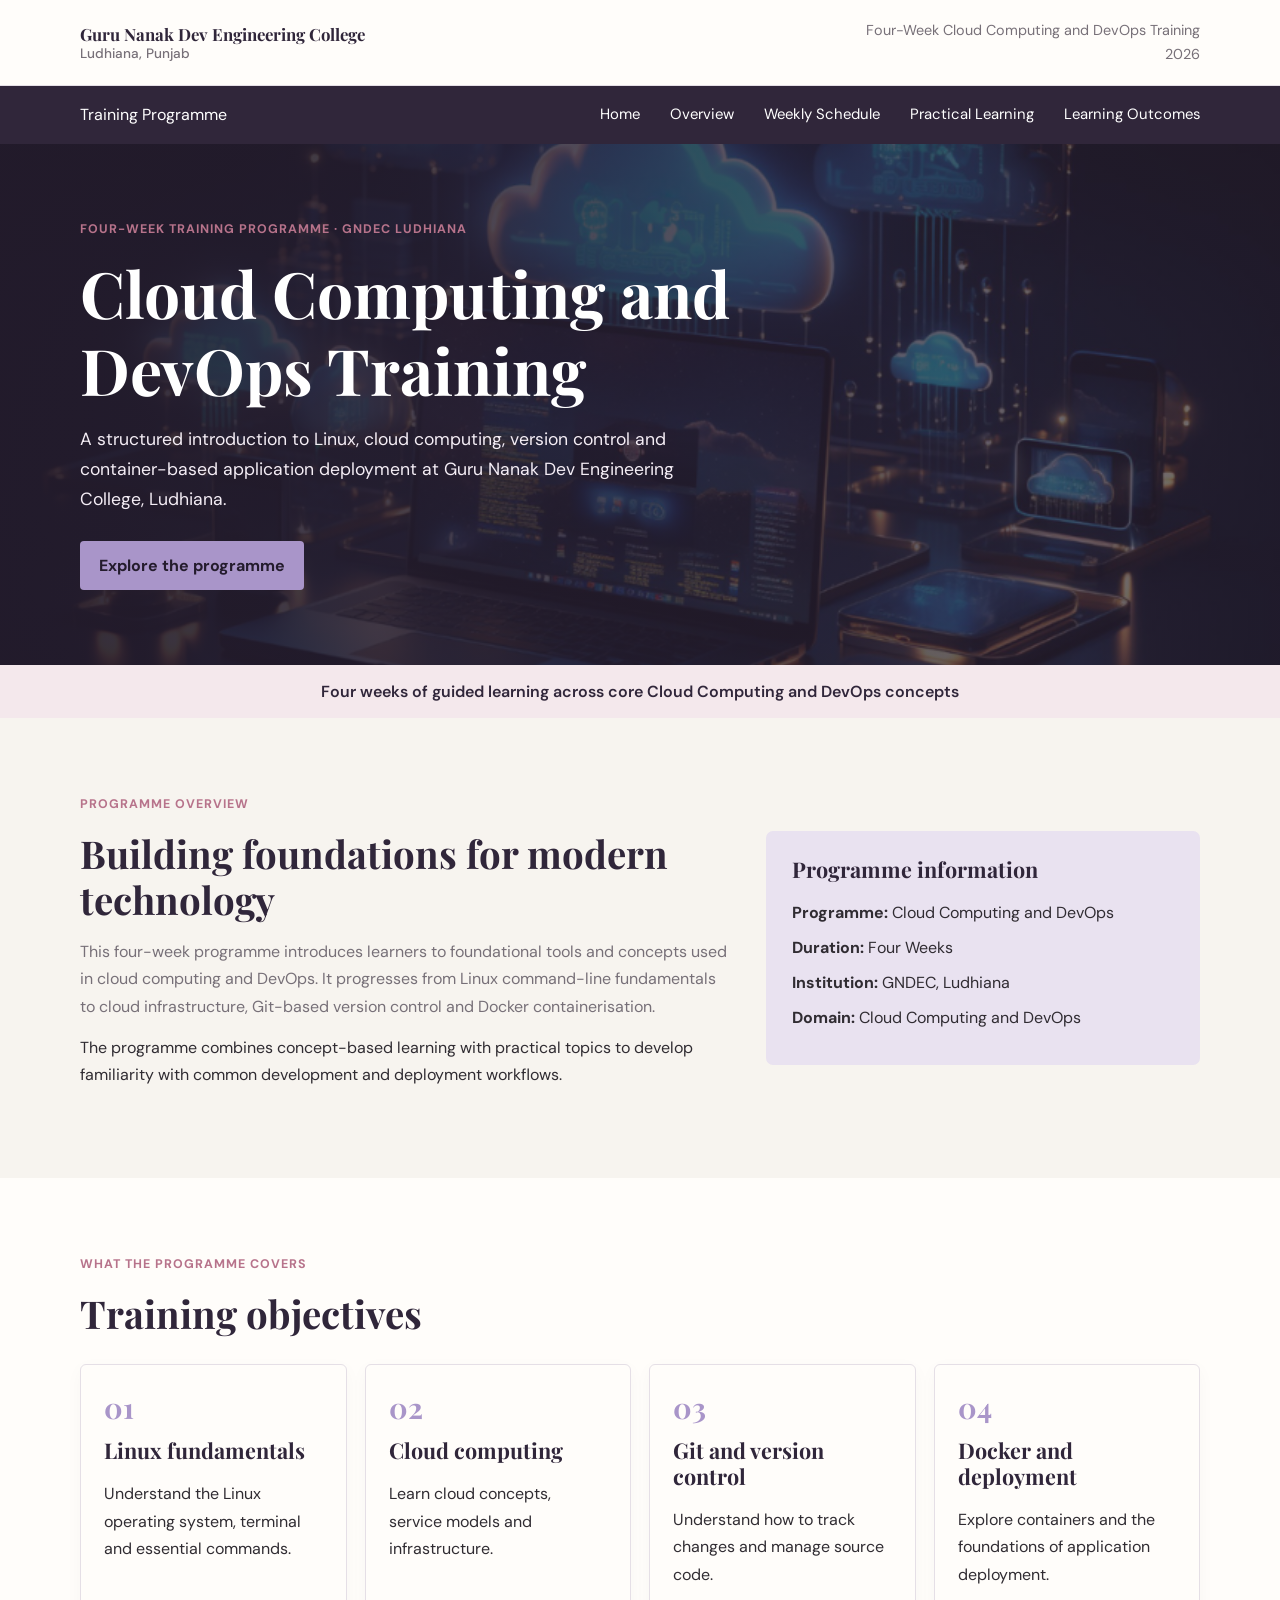
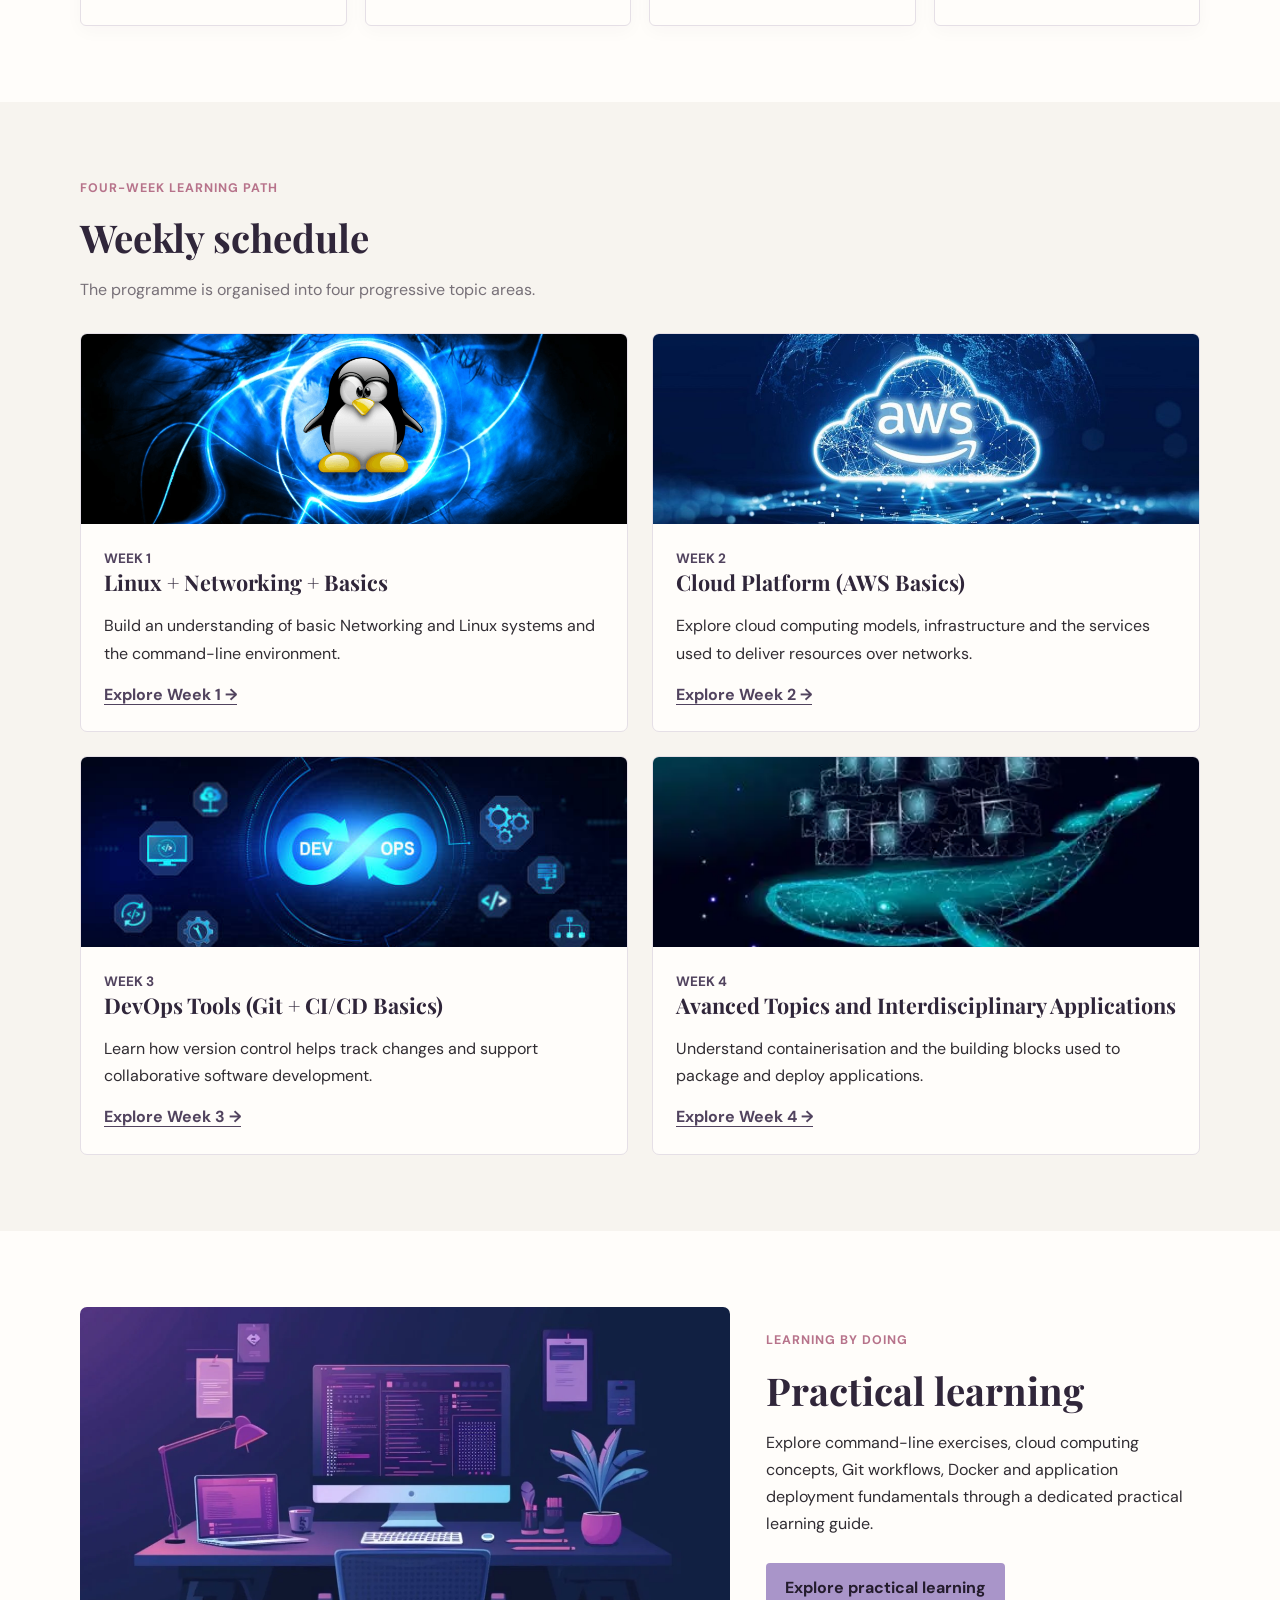
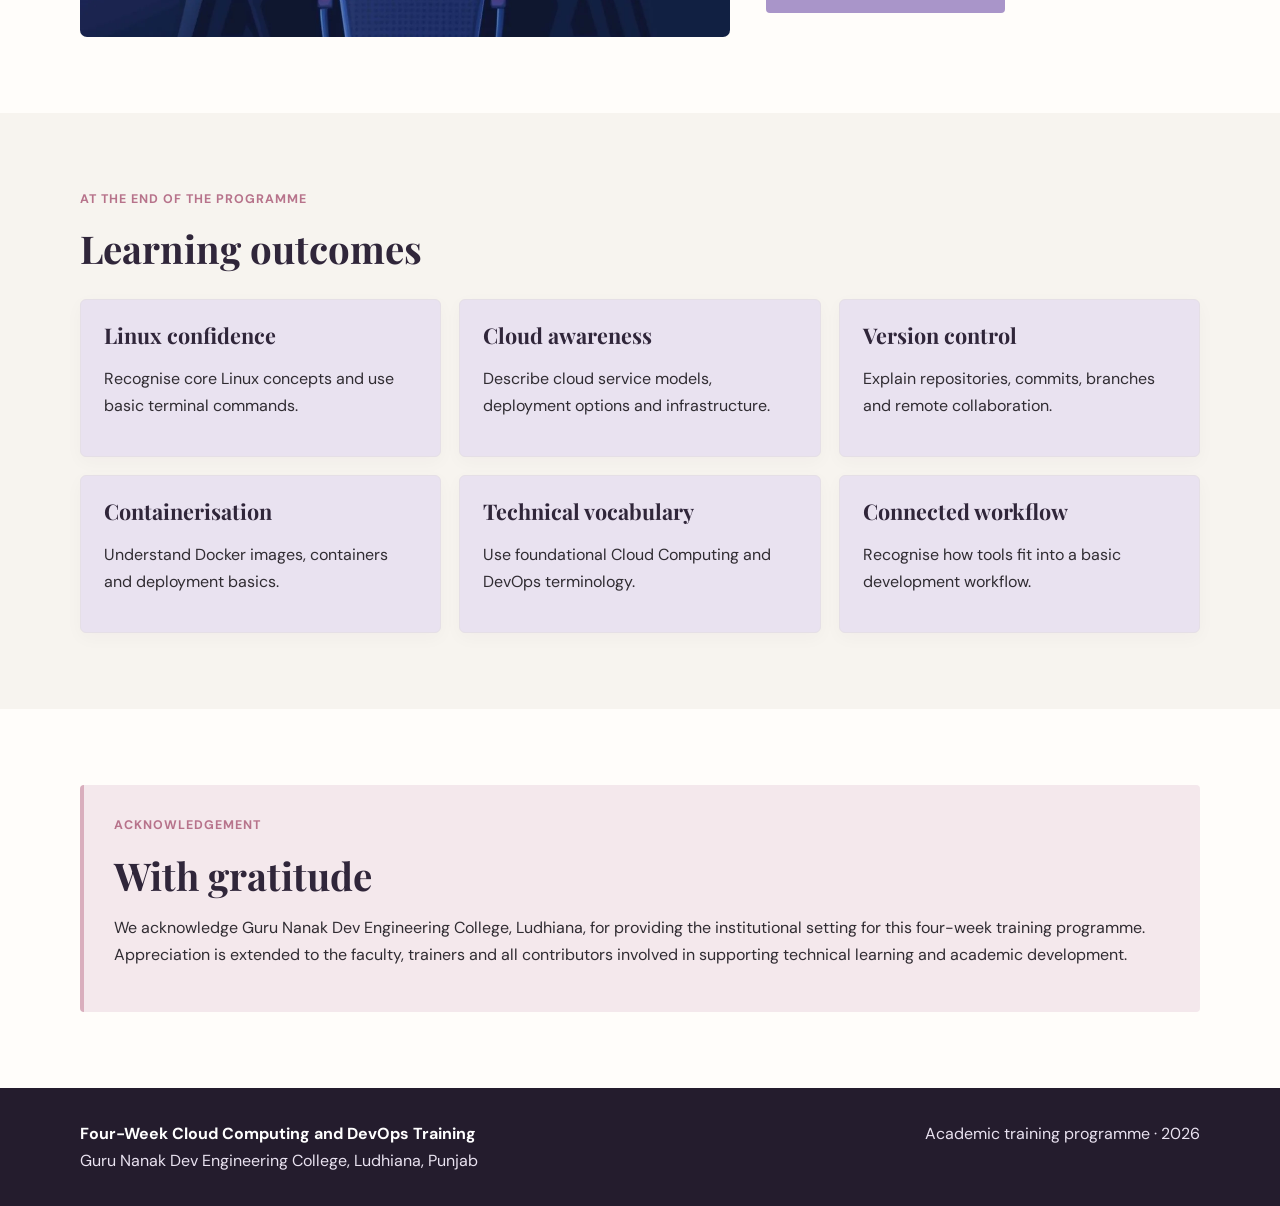
==== index.html @ 39a6b611 "Initial website upload" ====
<!DOCTYPE html>

<html lang="en"><head><meta charset="utf-8"/><meta content="width=device-width,initial-scale=1" name="viewport"/><meta content="Four-week Cloud Computing and DevOps training programme at GNDEC, Ludhiana." name="description"/><title>Cloud Computing and DevOps Training | GNDEC Training</title><link href="assets/css/style.css" rel="stylesheet"/></head><body><header class="institution"><div class="container"><div class="college">Guru Nanak Dev Engineering College<small>Ludhiana, Punjab</small></div><div class="programme">Four-Week Cloud Computing and DevOps Training<br/>2026</div></div></header><nav class="nav"><div class="container nav-inner"><span>Training Programme</span><button aria-expanded="false" aria-label="Toggle navigation" class="menu">Menu</button><div class="nav-links"><a class="" href="index.html#home">Home</a><a class="" href="index.html#overview">Overview</a><a class="" href="index.html#schedule">Weekly Schedule</a><a class="" href="pages/practical.html">Practical Learning</a><a class="" href="index.html#outcomes">Learning Outcomes</a></div></div></nav><main><section class="hero" id="home"><div class="container"><div class="eyebrow">Four-week training programme · GNDEC Ludhiana</div><h1>Cloud Computing and DevOps Training</h1><p>A structured introduction to Linux, cloud computing, version control and container-based application deployment at Guru Nanak Dev Engineering College, Ludhiana.</p><a class="button" href="#overview">Explore the programme</a></div></section><div class="notice">Four weeks of guided learning across core Cloud Computing and DevOps concepts</div>
<section class="section" id="overview"><div class="container overview-grid"><div><div class="eyebrow">Programme overview</div><h2>Building foundations for modern technology</h2><p class="lead">This four-week programme introduces learners to foundational tools and concepts used in cloud computing and DevOps. It progresses from Linux command-line fundamentals to cloud infrastructure, Git-based version control and Docker containerisation.</p><p>The programme combines concept-based learning with practical topics to develop familiarity with common development and deployment workflows.</p></div><div class="info-panel"><h3>Programme information</h3><p><strong>Programme:</strong> Cloud Computing and DevOps</p><p><strong>Duration:</strong> Four Weeks</p><p><strong>Institution:</strong> GNDEC, Ludhiana</p><p><strong>Domain:</strong> Cloud Computing and DevOps</p></div></div></section>
<section class="section alt"><div class="container"><div class="eyebrow">What the programme covers</div><h2>Training objectives</h2><div class="cards"><article class="card"><div class="num">01</div><h3>Linux fundamentals</h3><p>Understand the Linux operating system, terminal and essential commands.</p></article><article class="card"><div class="num">02</div><h3>Cloud computing</h3><p>Learn cloud concepts, service models and infrastructure.</p></article><article class="card"><div class="num">03</div><h3>Git and version control</h3><p>Understand how to track changes and manage source code.</p></article><article class="card"><div class="num">04</div><h3>Docker and deployment</h3><p>Explore containers and the foundations of application deployment.</p></article></div></div></section>
<section class="section" id="schedule"><div class="container"><div class="eyebrow">Four-week learning path</div><h2>Weekly schedule</h2><p class="lead">The programme is organised into four progressive topic areas.</p><div class="weeks"><article class="week-card"><img src="linux.jpg" alt="Linux and networking"><div class="week-body"><div class="week-label">WEEK 1</div><h3>Linux + Networking + Basics</h3><p>Build an understanding of basic Networking and Linux systems and the command-line environment.</p><a class="text-link" href="pages/week-1.html">Explore Week 1 →</a></div></article><article class="week-card"><img src="cloud.jpg" alt="Cloud Computing"><div class="week-body"><div class="week-label">WEEK 2</div><h3>Cloud Platform (AWS Basics)</h3><p>Explore cloud computing models, infrastructure and the services used to deliver resources over networks.</p><a class="text-link" href="pages/week-2.html">Explore Week 2 →</a></div></article><article class="week-card"><img src="devops.jpg" alt="DevOps"><div class="week-body"><div class="week-label">WEEK 3</div><h3>DevOps Tools (Git + CI/CD Basics)</h3><p>Learn how version control helps track changes and support collaborative software development.</p><a class="text-link" href="pages/week-3.html">Explore Week 3 →</a></div></article><article class="week-card"><img src="docker.jpg" alt="Docker"><div class="week-body"><div class="week-label">WEEK 4</div><h3>Avanced Topics and Interdisciplinary Applications</h3><p>Understand containerisation and the building blocks used to package and deploy applications.</p><a class="text-link" href="pages/week-4.html">Explore Week 4 →</a></div></article></div></div></section>
<section class="section alt"><div class="container two-col"><img src="practical.jpg" alt="Banner"/><div><div class="eyebrow">Learning by doing</div><h2>Practical learning</h2><p>Explore command-line exercises, cloud computing concepts, Git workflows, Docker and application deployment fundamentals through a dedicated practical learning guide.</p><a class="button" href="pages/practical.html">Explore practical learning</a></div></div></section>
<section class="section" id="outcomes"><div class="container"><div class="eyebrow">At the end of the programme</div><h2>Learning outcomes</h2><div class="outcomes"><article class="card"><h3>Linux confidence</h3><p>Recognise core Linux concepts and use basic terminal commands.</p></article><article class="card"><h3>Cloud awareness</h3><p>Describe cloud service models, deployment options and infrastructure.</p></article><article class="card"><h3>Version control</h3><p>Explain repositories, commits, branches and remote collaboration.</p></article><article class="card"><h3>Containerisation</h3><p>Understand Docker images, containers and deployment basics.</p></article><article class="card"><h3>Technical vocabulary</h3><p>Use foundational Cloud Computing and DevOps terminology.</p></article><article class="card"><h3>Connected workflow</h3><p>Recognise how tools fit into a basic development workflow.</p></article></div></div></section>
<section class="section alt"><div class="container"><div class="ack"><div class="eyebrow">Acknowledgement</div><h2>With gratitude</h2><p>We acknowledge Guru Nanak Dev Engineering College, Ludhiana, for providing the institutional setting for this four-week training programme. Appreciation is extended to the faculty, trainers and all contributors involved in supporting technical learning and academic development.</p></div></div></section></main><footer class="footer"><div class="container"><div><strong>Four-Week Cloud Computing and DevOps Training</strong><br/>Guru Nanak Dev Engineering College, Ludhiana, Punjab</div><div>Academic training programme · 2026</div></div></footer><script defer="True" src="assets/js/script.js"></script></body></html>
---- assets/css/style.css ----
@import url('https://fonts.googleapis.com/css2?family=DM+Sans:wght@400;500;600;700&family=Playfair+Display:wght@600;700&display=swap');
:root{--plum:#30263a;--plum-dark:#241c2d;--plum-light:#51435e;--lavender:#a995c9;--lavender-pale:#e9e2f0;--rose:#d9aebd;--rose-pale:#f4e8ec;--cream:#f7f4ef;--white:#fffdfa;--ink:#302c32;--muted:#777078;--border:#e5dfe6;--heading:"Playfair Display",Georgia,serif;--body:"DM Sans",sans-serif}
*{box-sizing:border-box}html{scroll-behavior:smooth;scroll-padding-top:90px}body{margin:0;background:var(--cream);color:var(--ink);font:16px/1.7 var(--body)}a{color:inherit;text-decoration:none}img{display:block;width:100%;object-fit:cover}h1,h2,h3{font-family:var(--heading);line-height:1.2;color:var(--plum);margin:0 0 16px}h1{font-size:clamp(2.4rem,5vw,4.2rem)}h2{font-size:clamp(1.8rem,3vw,2.6rem)}h3{font-size:1.35rem}p{margin:0 0 14px}.container{width:min(1120px,calc(100% - 40px));margin:auto}.institution{background:var(--white);padding:18px 0;border-bottom:1px solid var(--border)}.institution .container{display:flex;justify-content:space-between;align-items:center;gap:20px}.college{font:700 1.05rem var(--heading);color:var(--plum)}.college small{display:block;font:500 .85rem var(--body);color:var(--muted)}.programme{text-align:right;color:var(--muted);font-size:.9rem}.nav{background:var(--plum);color:white;position:sticky;top:0;z-index:10}.nav-inner{display:flex;align-items:center;justify-content:space-between;min-height:58px}.nav-links{display:flex;gap:30px}.nav a{font-size:.93rem}.nav a:hover,.nav a.active{color:var(--rose)}.menu{display:none;background:none;border:1px solid #ffffff55;color:white;padding:7px 11px;border-radius:5px;font:inherit}.hero{min-height:470px;display:flex;align-items:center;color:white;background:linear-gradient(90deg,rgba(36,28,45,.94),rgba(48,38,58,.65)),url('banner.jpg') center/cover}.hero .container{padding:75px 0}.hero h1{color:white;max-width:700px}.hero p{max-width:650px;font-size:1.1rem;color:#f4edf5}.eyebrow{color:#b7738b;font-weight:700;letter-spacing:.08em;text-transform:uppercase;font-size:.78rem;margin-bottom:15px}.button{display:inline-block;background:var(--lavender);color:var(--plum-dark);font-weight:700;padding:11px 19px;border-radius:4px;margin-top:12px}.notice{background:var(--rose-pale);padding:13px 0;text-align:center;color:var(--plum);font-weight:600}.section{padding:76px 0}.section.alt{background:var(--white)}.lead{max-width:760px;color:var(--muted)}.overview-grid,.two-col{display:grid;grid-template-columns:1.2fr .8fr;gap:36px;align-items:center}.info-panel,.side-panel{background:var(--lavender-pale);padding:26px;border-radius:7px}.info-panel p{margin:8px 0}.cards{display:grid;grid-template-columns:repeat(4,1fr);gap:18px;margin-top:28px}.card{background:var(--white);border:1px solid var(--border);padding:23px;border-radius:6px;box-shadow:0 5px 18px #30263a08}.card .num{color:var(--lavender);font:700 1.8rem var(--heading);margin-bottom:12px}.weeks{display:grid;grid-template-columns:repeat(2,1fr);gap:24px;margin-top:30px}.week-card{background:var(--white);border:1px solid var(--border);border-radius:7px;overflow:hidden}.week-card img{height:190px}.week-body{padding:23px}.week-body ul,.topic ul{padding-left:20px;color:var(--muted)}.week-label{color:var(--plum-light);font-size:.85rem;font-weight:700}.text-link{color:var(--plum-light);font-weight:700;text-decoration:underline;text-underline-offset:4px}.two-col img{height:330px;border-radius:7px}.outcomes{display:grid;grid-template-columns:repeat(3,1fr);gap:18px;margin-top:28px}.outcomes .card{background:var(--lavender-pale)}.ack{background:var(--rose-pale);padding:30px;border-left:4px solid var(--rose);border-radius:4px}.footer{background:var(--plum-dark);color:#e9e2f0;padding:32px 0}.footer .container{display:flex;justify-content:space-between;gap:20px;flex-wrap:wrap}.footer strong{color:white}.page-banner{background:var(--lavender-pale);padding:46px 0}.breadcrumb{font-size:.88rem;color:var(--muted);margin-bottom:12px}.page-layout{display:grid;grid-template-columns:minmax(0,2fr) minmax(240px,.85fr);gap:34px;padding:58px 0 75px}.article-image{height:300px;border-radius:7px;margin:22px 0 30px}.topic-list{display:grid;grid-template-columns:1fr 1fr;gap:12px;margin:20px 0 32px}.topic-item{background:var(--white);border:1px solid var(--border);padding:15px;border-radius:5px}.activity{background:var(--rose-pale);padding:23px;border-radius:6px;margin:25px 0}.sidebar{display:grid;gap:18px;align-content:start}.side-panel{padding:22px}.side-panel h3{font-size:1.2rem}.side-panel a{display:block;padding:7px 0;border-bottom:1px solid #30263a15;color:var(--plum-light)}.side-panel a:last-child{border:0}.pager{display:flex;justify-content:space-between;gap:20px;border-top:1px solid var(--border);padding-top:24px;margin-top:35px}.practical-topic{padding:25px 0;border-bottom:1px solid var(--border)}.practical-topic h3{display:flex;gap:12px;align-items:center}.practical-topic h3 span{color:var(--lavender);font-size:1.6rem}.focus{background:var(--lavender-pale);padding:12px 16px;border-radius:4px;color:var(--plum);margin-top:12px}.back{display:inline-block;margin-top:24px;color:var(--plum-light);font-weight:700;text-decoration:underline}
@media(max-width:800px){.cards{grid-template-columns:repeat(2,1fr)}.outcomes{grid-template-columns:repeat(2,1fr)}.overview-grid,.two-col,.page-layout{grid-template-columns:1fr}.sidebar{grid-row:auto}.nav-inner{min-height:58px}.menu{display:block}.nav-links{display:none;position:absolute;top:58px;left:0;right:0;background:var(--plum-dark);padding:18px 22px;flex-direction:column;gap:13px}.nav-links.open{display:flex}.programme{font-size:.8rem}.institution .container{align-items:flex-start}}
@media(max-width:520px){.container{width:min(100% - 28px,1120px)}.institution .container{display:block}.programme{text-align:left;margin-top:8px}.hero{min-height:420px}.hero .container{padding:55px 0}.section{padding:55px 0}.cards,.weeks,.outcomes,.topic-list{grid-template-columns:1fr}.week-card img{height:175px}.two-col img{height:230px}.page-layout{padding:38px 0 55px}.article-image{height:220px}.pager{font-size:.9rem}}
@media print{.nav,.button,.pager,.back{display:none!important}body{background:white}.section,.page-layout{padding:24px 0}.card,.info-panel,.side-panel{box-shadow:none;break-inside:avoid}}

/* Weekly study notes */
.sidebar{position:fixed;inset:0 auto 0 0;width:270px;background:var(--plum-dark);color:#f7f4ef;padding:28px 22px;display:flex;flex-direction:column;gap:26px;z-index:20;overflow-y:auto}.brand{display:flex;align-items:center;gap:12px}.brand-mark{width:42px;height:42px;display:grid;place-items:center;background:var(--lavender);color:var(--plum-dark);font-weight:700;border-radius:5px}.brand h2{font-size:1.25rem;color:#fff;margin:0}.brand span,.profile p,.sidebar-bottom small{color:#c8bdcf;font-size:.86rem}.profile{padding:18px 0;border-top:1px solid #ffffff25;border-bottom:1px solid #ffffff25}.profile h3{color:#fff;margin:6px 0}.entry-label{display:block;color:#bba9cb;font-size:.72rem;font-weight:700;letter-spacing:.08em;text-transform:uppercase}.side-nav{display:grid;gap:7px}.side-nav a{padding:9px 10px;border-radius:4px;color:#e9e2f0;font-size:.91rem}.side-nav a:hover,.side-nav a.active{background:#ffffff16;color:#fff}.sidebar-bottom{margin-top:auto;color:#e9e2f0;font-size:.88rem}.sidebar-bottom p{margin:0}.main-content{margin-left:270px;min-height:100vh}.topline{height:54px;padding:0 5%;display:flex;align-items:center;justify-content:space-between;color:var(--muted);font-size:.78rem;letter-spacing:.06em;border-bottom:1px solid var(--border);background:var(--white)}.mobile-menu{display:none}.scrim{display:none}.week-hero{padding:64px max(5%,calc((100% - 980px)/2));background:var(--lavender-pale)}.week-progress{display:flex;justify-content:space-between;color:var(--plum-light);font-size:.78rem;font-weight:700;letter-spacing:.08em}.week-hero .eyebrow{margin-top:34px}.week-hero h1{max-width:820px;font-size:clamp(2.5rem,5vw,4.1rem)}.week-hero>p:not(.eyebrow){max-width:720px;color:#5e5661;font-size:1.08rem}.brief-grid{display:flex;gap:48px;flex-wrap:wrap;margin-top:34px;padding-top:22px;border-top:1px solid #30263a22}.brief-grid div{display:grid;gap:4px}.brief-grid span{font-size:.7rem;color:var(--muted);letter-spacing:.08em}.brief-grid strong{color:var(--plum);font-size:.95rem}.week-page-content{padding:58px 5% 70px}.week-page-grid{max-width:1100px;margin:auto;display:grid;grid-template-columns:minmax(0,1fr) 235px;gap:54px;align-items:start}.week-page-main{min-width:0}.week-page-main>.eyebrow{margin-bottom:8px}.week-page-main>h2{font-size:2.35rem;margin-bottom:12px}.section-intro{font-size:1.08rem;color:#615a63;max-width:800px;margin-bottom:40px}.day-entry{display:grid;grid-template-columns:62px minmax(0,1fr);gap:22px;padding:34px 0;border-top:1px solid var(--border);scroll-margin-top:24px}.day-rail{padding-top:5px;color:var(--lavender);font-family:var(--heading)}.day-rail span{display:block;font-size:2rem;line-height:1}.day-rail small{display:block;margin-top:7px;font:700 .62rem var(--body);letter-spacing:.08em;color:var(--muted)}.day-content h2{font-size:1.75rem;margin:0 0 15px}.day-content h3{font-size:1.2rem;margin:25px 0 10px}.day-content p,.day-content li,.weekly-reflection p{font-size:1rem;line-height:1.85;color:#514b54}.day-content ul,.outcomes-section ul{padding-left:22px}.day-content li,.outcomes-section li{margin:5px 0}.entry-grid{display:grid;grid-template-columns:1fr 1fr;gap:24px;margin:22px 0;padding:20px 0;border-top:1px solid var(--border);border-bottom:1px solid var(--border)}.entry-grid>div{min-width:0}.entry-grid .entry-label{margin-bottom:9px}.code-wrap{margin:22px 0;padding:18px 20px;background:#eee9f0;border-radius:5px;overflow:auto}.code-wrap pre{margin:8px 0 0;font: .9rem/1.7 Consolas,monospace;color:#30263a;white-space:pre-wrap}.reflection{margin:22px 0;padding:18px 20px;background:var(--rose-pale);border-left:3px solid var(--rose)}.reflection strong{font-family:var(--heading);color:var(--plum)}.reflection p{margin:7px 0 0}.weekly-reflection,.outcomes-section{padding:32px 0;border-top:1px solid var(--border);scroll-margin-top:24px}.weekly-reflection h2,.outcomes-section h2{font-size:1.8rem}.outcomes-section li{color:#514b54;line-height:1.7}.week-sidebar{position:sticky;top:22px;display:grid;gap:18px}.week-learning{background:var(--white);padding:20px;border:1px solid var(--border);border-radius:5px}.week-learning h3{font-size:1.2rem;margin:7px 0 12px}.week-learning a{display:block;padding:8px 0;border-bottom:1px solid var(--border);font-size:.88rem;color:var(--plum-light);line-height:1.45}.week-learning a:last-child{border:0}.week-navigation{display:flex;justify-content:space-between;gap:16px;margin-top:34px;padding-top:22px;border-top:1px solid var(--border);font-weight:700;color:var(--plum-light)}.site-footer{padding:24px 5%;background:var(--plum-dark);color:#e9e2f0;text-align:center;font-size:.88rem}.site-footer p{margin:0}
@media(max-width:900px){.sidebar{width:245px}.main-content{margin-left:245px}.week-page-grid{grid-template-columns:1fr}.week-sidebar{position:static;grid-template-columns:1fr 1fr;grid-row:1}.week-hero{padding:48px 5%}.week-page-content{padding:42px 5%}}
@media(max-width:700px){.sidebar{transform:translateX(-100%);transition:transform .25s ease;width:min(290px,85vw)}.sidebar.open{transform:translateX(0)}.main-content{margin-left:0}.mobile-menu{display:block;border:1px solid var(--border);background:var(--white);color:var(--plum);border-radius:4px;padding:5px 10px;font:inherit}.scrim.show{display:block;position:fixed;inset:0;background:#17121dcc;z-index:15}.week-sidebar{grid-template-columns:1fr}.week-hero{padding:40px 22px}.week-page-content{padding:35px 22px}.day-entry{grid-template-columns:42px 1fr;gap:12px}.day-rail span{font-size:1.6rem}.entry-grid{grid-template-columns:1fr}.brief-grid{gap:22px}.topline{padding:0 22px}}
@media print{.sidebar,.topline,.week-sidebar,.week-navigation,.site-footer{display:none!important}.main-content{margin:0}.week-hero,.week-page-content{padding:20px 0}.day-entry{break-inside:avoid}.week-hero{background:white}}
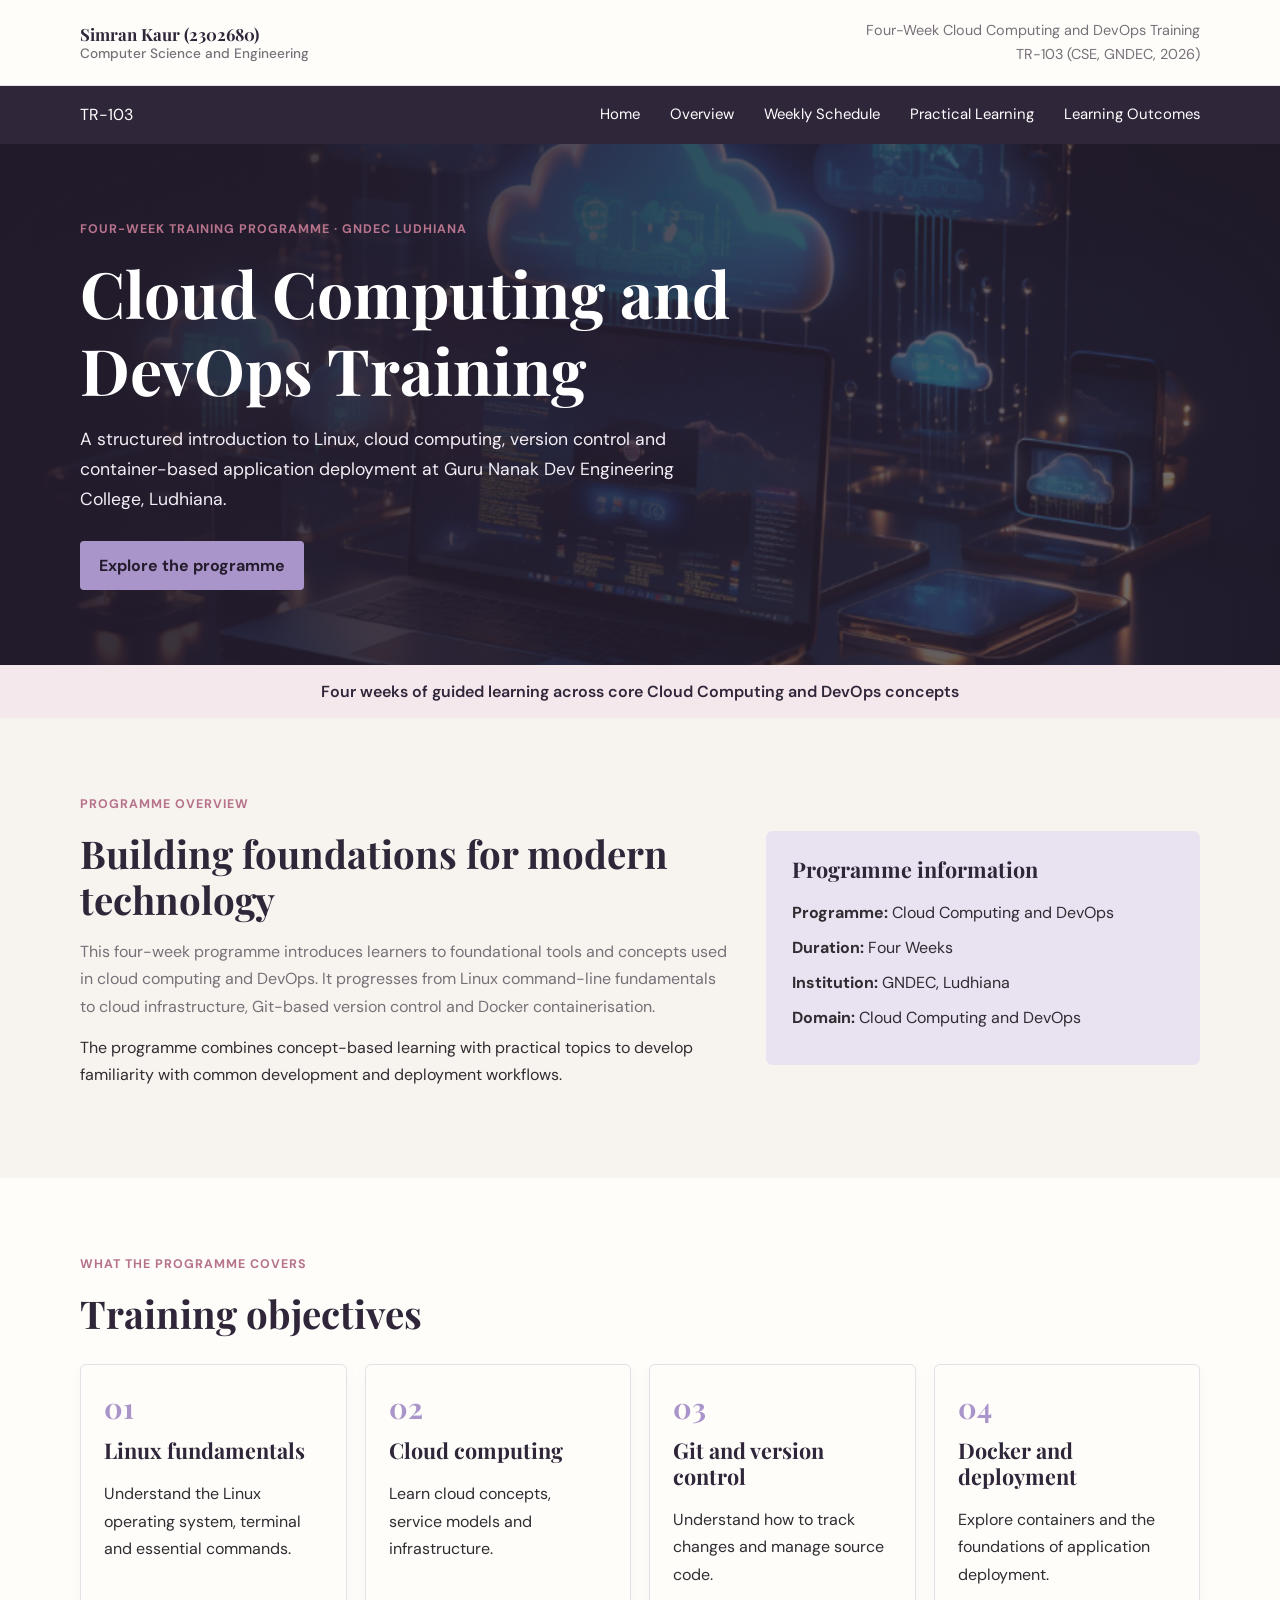
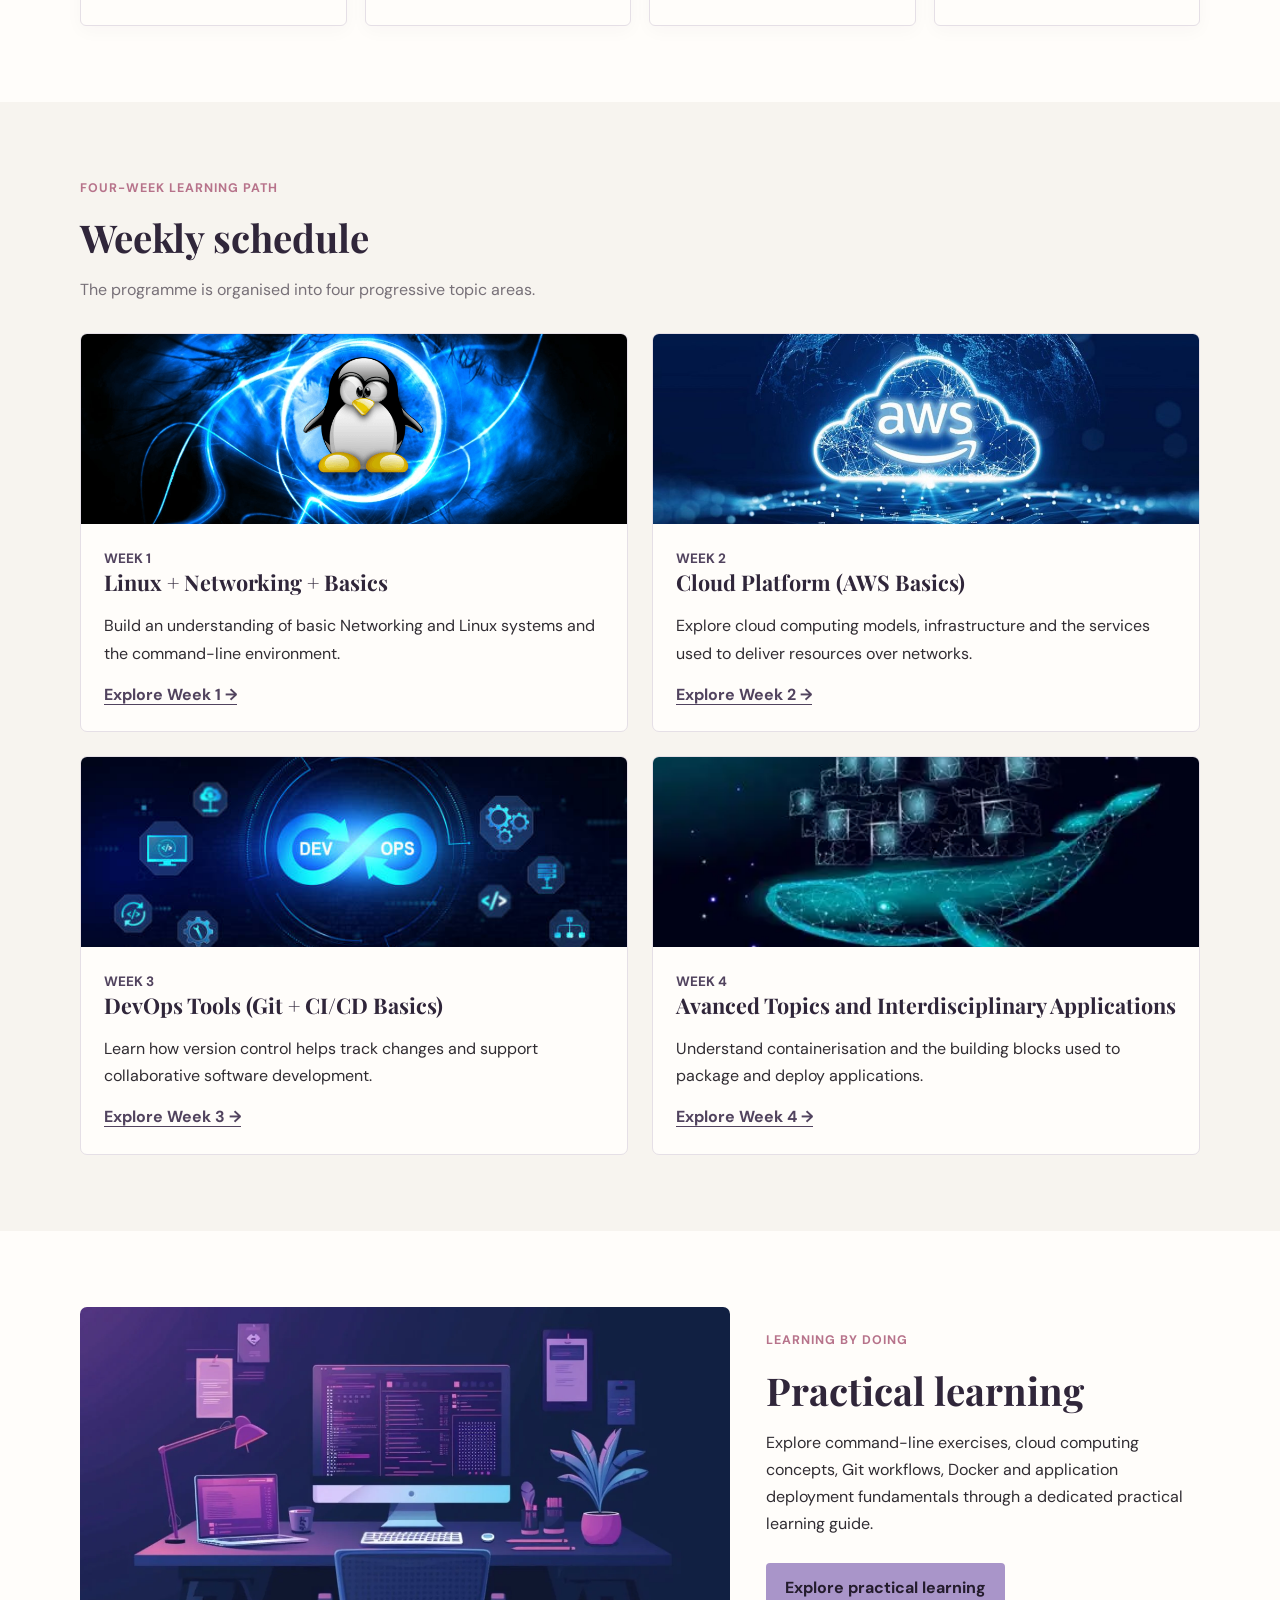
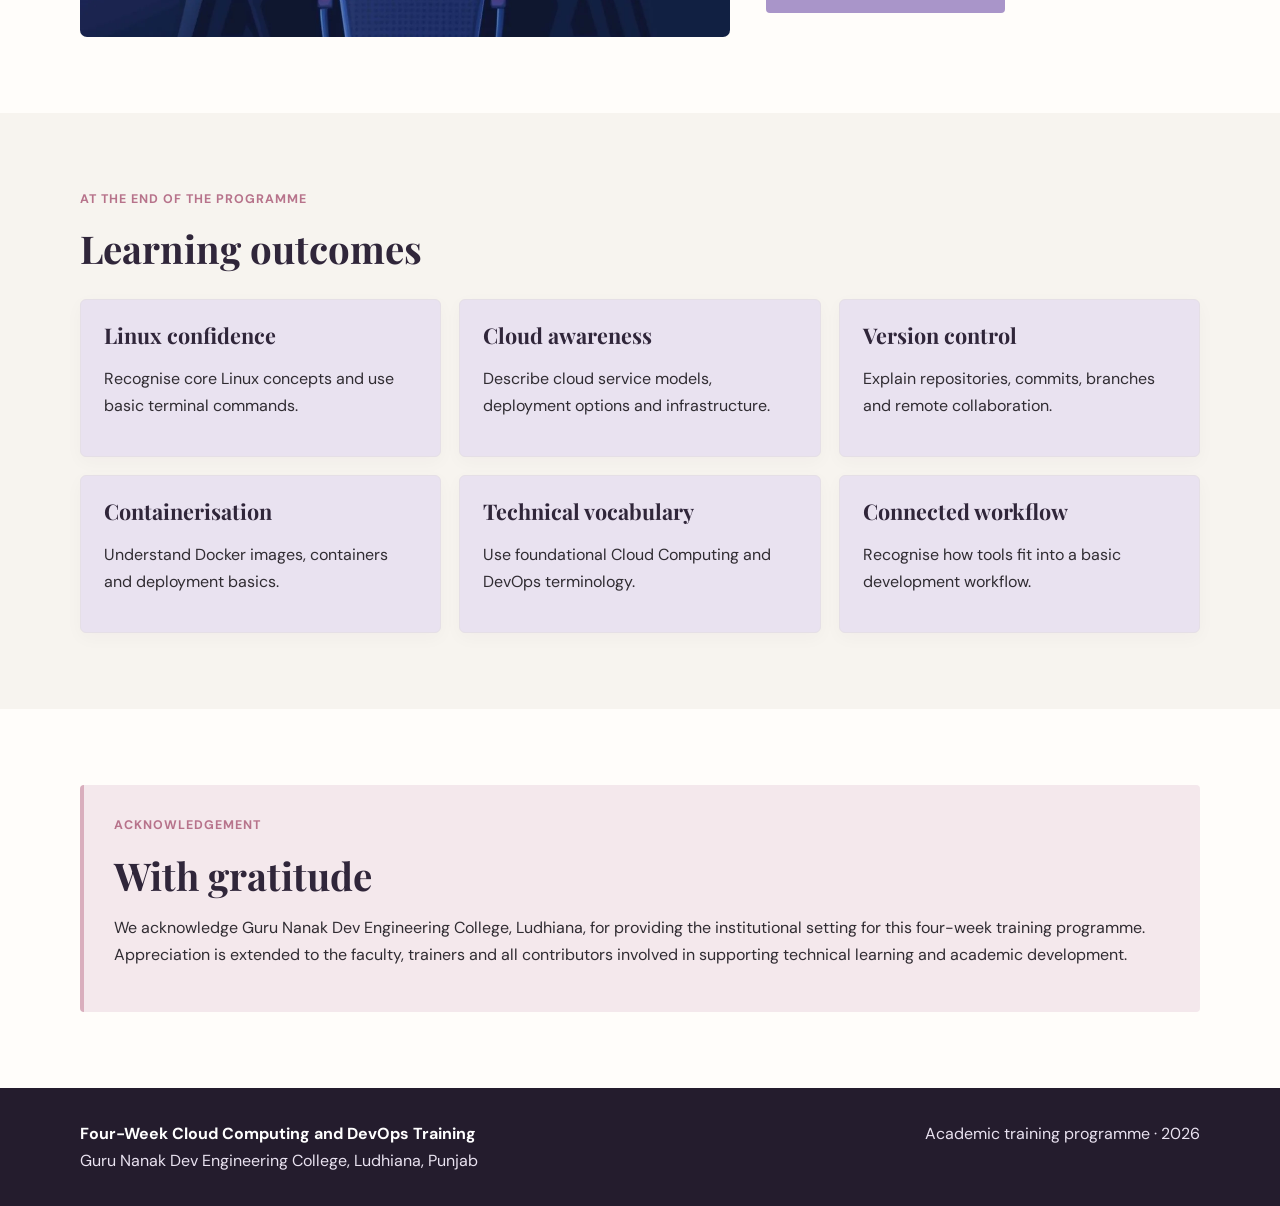
==== commit 9488388d: "added name, URN and dept" ====
--- a/index.html
+++ b/index.html
@@ -1,6 +1,6 @@
 <!DOCTYPE html>
 
-<html lang="en"><head><meta charset="utf-8"/><meta content="width=device-width,initial-scale=1" name="viewport"/><meta content="Four-week Cloud Computing and DevOps training programme at GNDEC, Ludhiana." name="description"/><title>Cloud Computing and DevOps Training | GNDEC Training</title><link href="assets/css/style.css" rel="stylesheet"/></head><body><header class="institution"><div class="container"><div class="college">Guru Nanak Dev Engineering College<small>Ludhiana, Punjab</small></div><div class="programme">Four-Week Cloud Computing and DevOps Training<br/>2026</div></div></header><nav class="nav"><div class="container nav-inner"><span>Training Programme</span><button aria-expanded="false" aria-label="Toggle navigation" class="menu">Menu</button><div class="nav-links"><a class="" href="index.html#home">Home</a><a class="" href="index.html#overview">Overview</a><a class="" href="index.html#schedule">Weekly Schedule</a><a class="" href="pages/practical.html">Practical Learning</a><a class="" href="index.html#outcomes">Learning Outcomes</a></div></div></nav><main><section class="hero" id="home"><div class="container"><div class="eyebrow">Four-week training programme · GNDEC Ludhiana</div><h1>Cloud Computing and DevOps Training</h1><p>A structured introduction to Linux, cloud computing, version control and container-based application deployment at Guru Nanak Dev Engineering College, Ludhiana.</p><a class="button" href="#overview">Explore the programme</a></div></section><div class="notice">Four weeks of guided learning across core Cloud Computing and DevOps concepts</div>
+<html lang="en"><head><meta charset="utf-8"/><meta content="width=device-width,initial-scale=1" name="viewport"/><meta content="Four-week Cloud Computing and DevOps training programme at GNDEC, Ludhiana." name="description"/><title>Cloud Computing and DevOps Training | GNDEC Training</title><link href="assets/css/style.css" rel="stylesheet"/></head><body><header class="institution"><div class="container"><div class="college">Simran Kaur (2302680)<small>Computer Science and Engineering</small></div><div class="programme">Four-Week Cloud Computing and DevOps Training<br/>TR-103 (CSE, GNDEC, 2026)</div></div></header><nav class="nav"><div class="container nav-inner"><span>TR-103</span><button aria-expanded="false" aria-label="Toggle navigation" class="menu">Menu</button><div class="nav-links"><a class="" href="index.html#home">Home</a><a class="" href="index.html#overview">Overview</a><a class="" href="index.html#schedule">Weekly Schedule</a><a class="" href="pages/practical.html">Practical Learning</a><a class="" href="index.html#outcomes">Learning Outcomes</a></div></div></nav><main><section class="hero" id="home"><div class="container"><div class="eyebrow">Four-week training programme · GNDEC Ludhiana</div><h1>Cloud Computing and DevOps Training</h1><p>A structured introduction to Linux, cloud computing, version control and container-based application deployment at Guru Nanak Dev Engineering College, Ludhiana.</p><a class="button" href="#overview">Explore the programme</a></div></section><div class="notice">Four weeks of guided learning across core Cloud Computing and DevOps concepts</div>
 <section class="section" id="overview"><div class="container overview-grid"><div><div class="eyebrow">Programme overview</div><h2>Building foundations for modern technology</h2><p class="lead">This four-week programme introduces learners to foundational tools and concepts used in cloud computing and DevOps. It progresses from Linux command-line fundamentals to cloud infrastructure, Git-based version control and Docker containerisation.</p><p>The programme combines concept-based learning with practical topics to develop familiarity with common development and deployment workflows.</p></div><div class="info-panel"><h3>Programme information</h3><p><strong>Programme:</strong> Cloud Computing and DevOps</p><p><strong>Duration:</strong> Four Weeks</p><p><strong>Institution:</strong> GNDEC, Ludhiana</p><p><strong>Domain:</strong> Cloud Computing and DevOps</p></div></div></section>
 <section class="section alt"><div class="container"><div class="eyebrow">What the programme covers</div><h2>Training objectives</h2><div class="cards"><article class="card"><div class="num">01</div><h3>Linux fundamentals</h3><p>Understand the Linux operating system, terminal and essential commands.</p></article><article class="card"><div class="num">02</div><h3>Cloud computing</h3><p>Learn cloud concepts, service models and infrastructure.</p></article><article class="card"><div class="num">03</div><h3>Git and version control</h3><p>Understand how to track changes and manage source code.</p></article><article class="card"><div class="num">04</div><h3>Docker and deployment</h3><p>Explore containers and the foundations of application deployment.</p></article></div></div></section>
 <section class="section" id="schedule"><div class="container"><div class="eyebrow">Four-week learning path</div><h2>Weekly schedule</h2><p class="lead">The programme is organised into four progressive topic areas.</p><div class="weeks"><article class="week-card"><img src="linux.jpg" alt="Linux and networking"><div class="week-body"><div class="week-label">WEEK 1</div><h3>Linux + Networking + Basics</h3><p>Build an understanding of basic Networking and Linux systems and the command-line environment.</p><a class="text-link" href="pages/week-1.html">Explore Week 1 →</a></div></article><article class="week-card"><img src="cloud.jpg" alt="Cloud Computing"><div class="week-body"><div class="week-label">WEEK 2</div><h3>Cloud Platform (AWS Basics)</h3><p>Explore cloud computing models, infrastructure and the services used to deliver resources over networks.</p><a class="text-link" href="pages/week-2.html">Explore Week 2 →</a></div></article><article class="week-card"><img src="devops.jpg" alt="DevOps"><div class="week-body"><div class="week-label">WEEK 3</div><h3>DevOps Tools (Git + CI/CD Basics)</h3><p>Learn how version control helps track changes and support collaborative software development.</p><a class="text-link" href="pages/week-3.html">Explore Week 3 →</a></div></article><article class="week-card"><img src="docker.jpg" alt="Docker"><div class="week-body"><div class="week-label">WEEK 4</div><h3>Avanced Topics and Interdisciplinary Applications</h3><p>Understand containerisation and the building blocks used to package and deploy applications.</p><a class="text-link" href="pages/week-4.html">Explore Week 4 →</a></div></article></div></div></section>
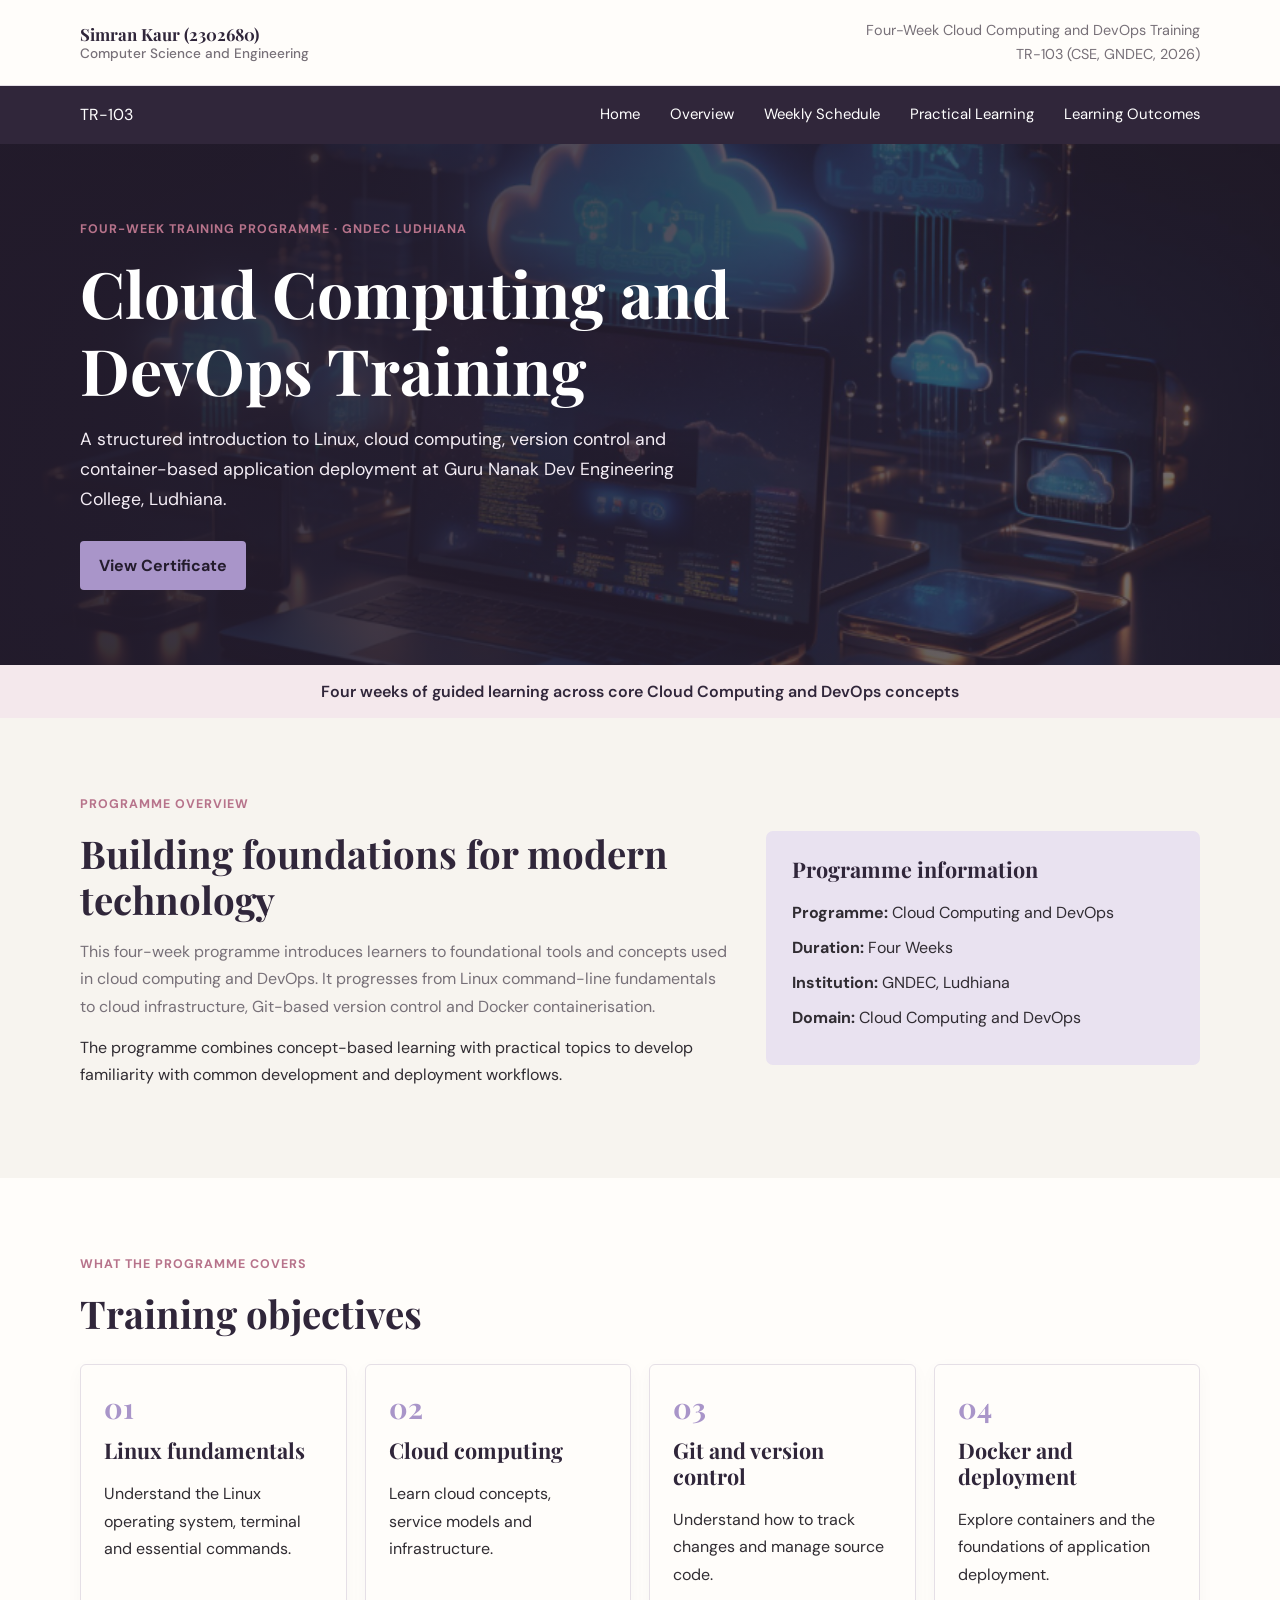
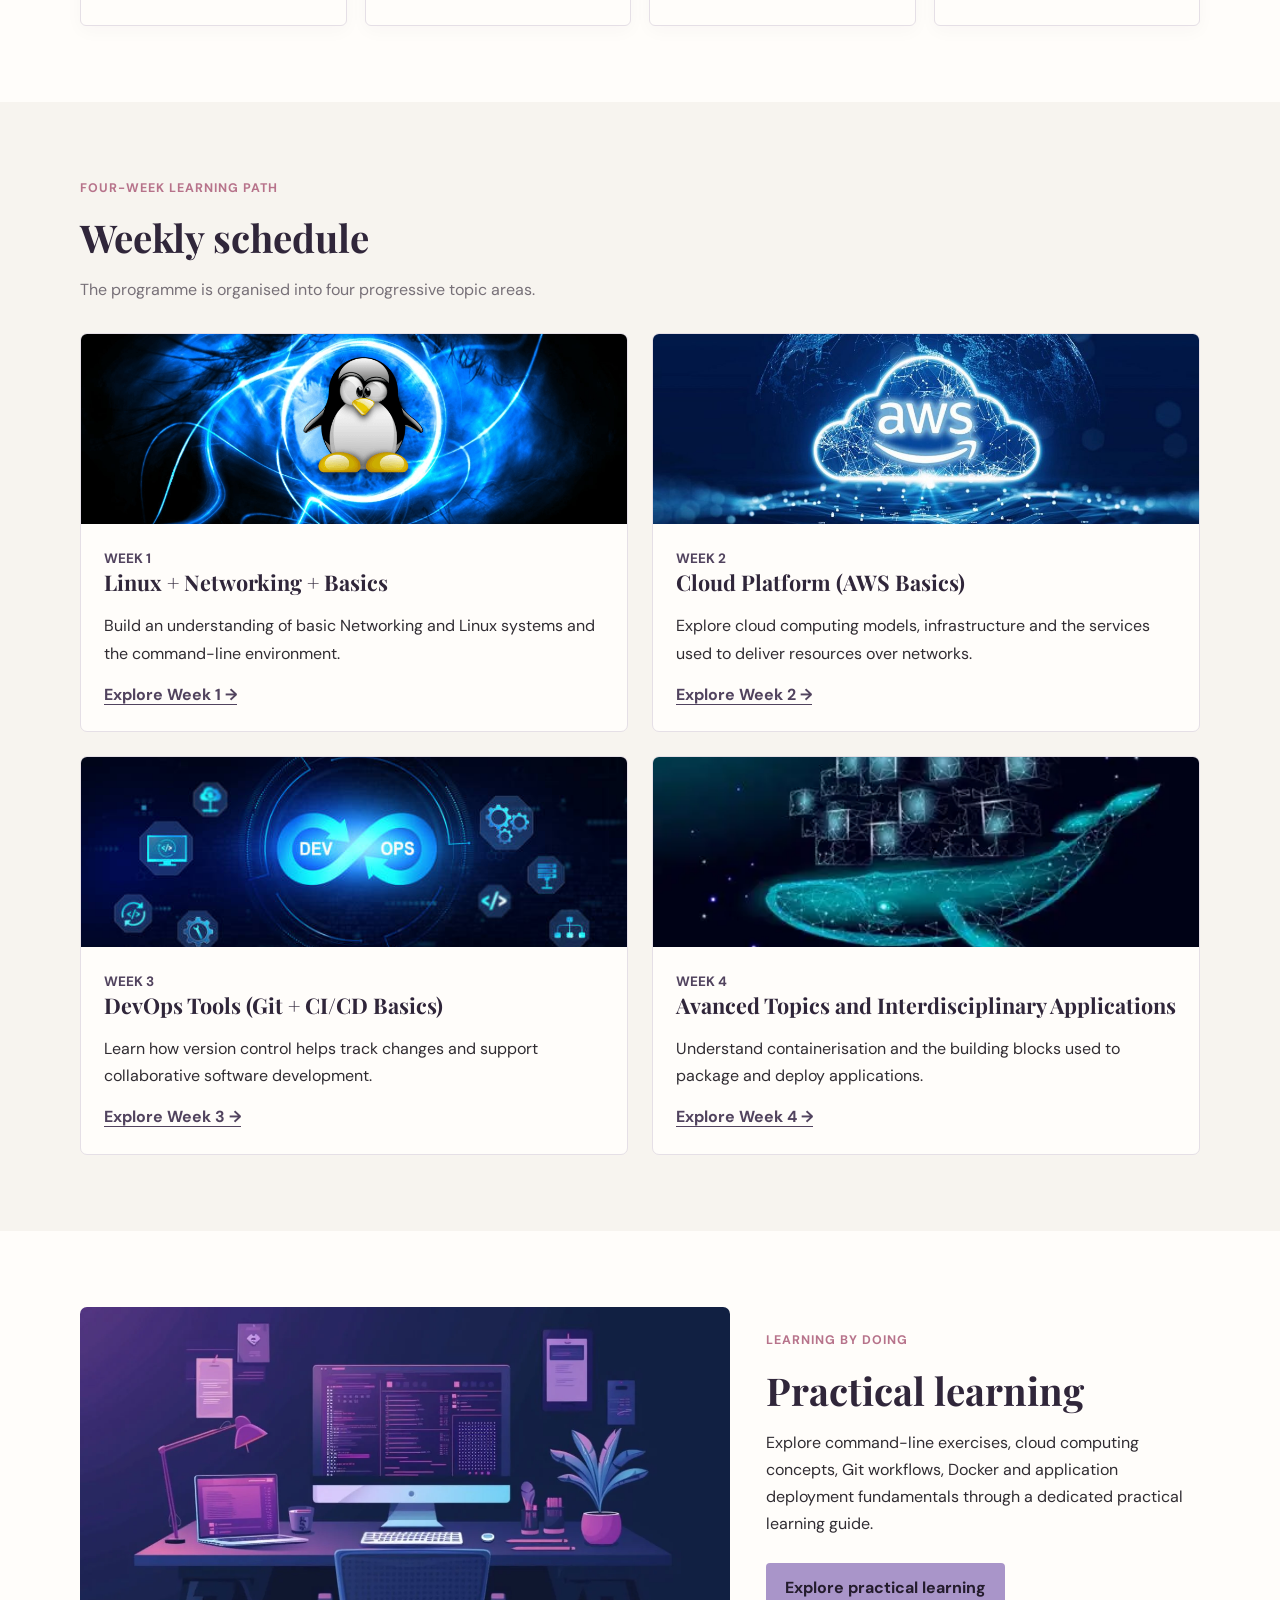
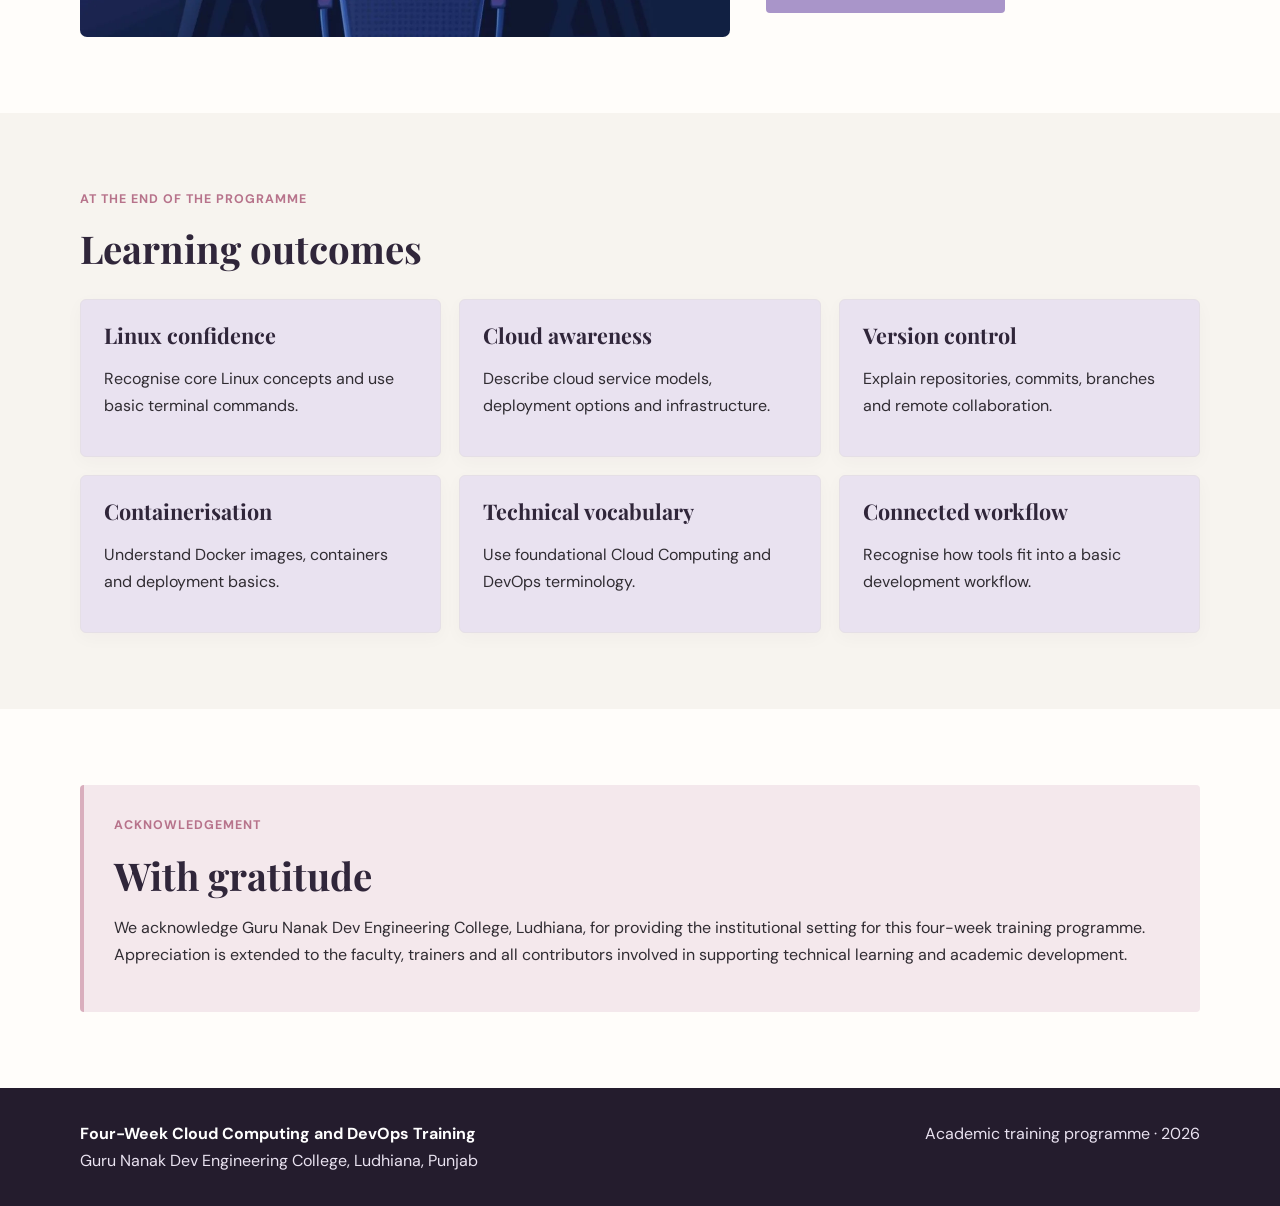
==== commit 8edf4f0f: "added certificate" ====
--- a/index.html
+++ b/index.html
@@ -1,6 +1,8 @@
 <!DOCTYPE html>
 
-<html lang="en"><head><meta charset="utf-8"/><meta content="width=device-width,initial-scale=1" name="viewport"/><meta content="Four-week Cloud Computing and DevOps training programme at GNDEC, Ludhiana." name="description"/><title>Cloud Computing and DevOps Training | GNDEC Training</title><link href="assets/css/style.css" rel="stylesheet"/></head><body><header class="institution"><div class="container"><div class="college">Simran Kaur (2302680)<small>Computer Science and Engineering</small></div><div class="programme">Four-Week Cloud Computing and DevOps Training<br/>TR-103 (CSE, GNDEC, 2026)</div></div></header><nav class="nav"><div class="container nav-inner"><span>TR-103</span><button aria-expanded="false" aria-label="Toggle navigation" class="menu">Menu</button><div class="nav-links"><a class="" href="index.html#home">Home</a><a class="" href="index.html#overview">Overview</a><a class="" href="index.html#schedule">Weekly Schedule</a><a class="" href="pages/practical.html">Practical Learning</a><a class="" href="index.html#outcomes">Learning Outcomes</a></div></div></nav><main><section class="hero" id="home"><div class="container"><div class="eyebrow">Four-week training programme · GNDEC Ludhiana</div><h1>Cloud Computing and DevOps Training</h1><p>A structured introduction to Linux, cloud computing, version control and container-based application deployment at Guru Nanak Dev Engineering College, Ludhiana.</p><a class="button" href="#overview">Explore the programme</a></div></section><div class="notice">Four weeks of guided learning across core Cloud Computing and DevOps concepts</div>
+<html lang="en"><head><meta charset="utf-8"/><meta content="width=device-width,initial-scale=1" name="viewport"/><meta content="Four-week Cloud Computing and DevOps training programme at GNDEC, Ludhiana." name="description"/><title>Cloud Computing and DevOps Training | GNDEC Training</title><link href="assets/css/style.css" rel="stylesheet"/></head><body><header class="institution"><div class="container"><div class="college">Simran Kaur (2302680)<small>Computer Science and Engineering</small></div><div class="programme">Four-Week Cloud Computing and DevOps Training<br/>TR-103 (CSE, GNDEC, 2026)</div></div></header><nav class="nav"><div class="container nav-inner"><span>TR-103</span><button aria-expanded="false" aria-label="Toggle navigation" class="menu">Menu</button><div class="nav-links"><a class="" href="index.html#home">Home</a><a class="" href="index.html#overview">Overview</a><a class="" href="index.html#schedule">Weekly Schedule</a><a class="" href="pages/practical.html">Practical Learning</a><a class="" href="index.html#outcomes">Learning Outcomes</a></div></div></nav><main><section class="hero" id="home"><div class="container"><div class="eyebrow">Four-week training programme · GNDEC Ludhiana</div><h1>Cloud Computing and DevOps Training</h1><p>A structured introduction to Linux, cloud computing, version control and container-based application deployment at Guru Nanak Dev Engineering College, Ludhiana.</p><a class="button" href="certificate.jpg" target="_blank" rel="noopener noreferrer">
+    View Certificate
+</a></div></section><div class="notice">Four weeks of guided learning across core Cloud Computing and DevOps concepts</div>
 <section class="section" id="overview"><div class="container overview-grid"><div><div class="eyebrow">Programme overview</div><h2>Building foundations for modern technology</h2><p class="lead">This four-week programme introduces learners to foundational tools and concepts used in cloud computing and DevOps. It progresses from Linux command-line fundamentals to cloud infrastructure, Git-based version control and Docker containerisation.</p><p>The programme combines concept-based learning with practical topics to develop familiarity with common development and deployment workflows.</p></div><div class="info-panel"><h3>Programme information</h3><p><strong>Programme:</strong> Cloud Computing and DevOps</p><p><strong>Duration:</strong> Four Weeks</p><p><strong>Institution:</strong> GNDEC, Ludhiana</p><p><strong>Domain:</strong> Cloud Computing and DevOps</p></div></div></section>
 <section class="section alt"><div class="container"><div class="eyebrow">What the programme covers</div><h2>Training objectives</h2><div class="cards"><article class="card"><div class="num">01</div><h3>Linux fundamentals</h3><p>Understand the Linux operating system, terminal and essential commands.</p></article><article class="card"><div class="num">02</div><h3>Cloud computing</h3><p>Learn cloud concepts, service models and infrastructure.</p></article><article class="card"><div class="num">03</div><h3>Git and version control</h3><p>Understand how to track changes and manage source code.</p></article><article class="card"><div class="num">04</div><h3>Docker and deployment</h3><p>Explore containers and the foundations of application deployment.</p></article></div></div></section>
 <section class="section" id="schedule"><div class="container"><div class="eyebrow">Four-week learning path</div><h2>Weekly schedule</h2><p class="lead">The programme is organised into four progressive topic areas.</p><div class="weeks"><article class="week-card"><img src="linux.jpg" alt="Linux and networking"><div class="week-body"><div class="week-label">WEEK 1</div><h3>Linux + Networking + Basics</h3><p>Build an understanding of basic Networking and Linux systems and the command-line environment.</p><a class="text-link" href="pages/week-1.html">Explore Week 1 →</a></div></article><article class="week-card"><img src="cloud.jpg" alt="Cloud Computing"><div class="week-body"><div class="week-label">WEEK 2</div><h3>Cloud Platform (AWS Basics)</h3><p>Explore cloud computing models, infrastructure and the services used to deliver resources over networks.</p><a class="text-link" href="pages/week-2.html">Explore Week 2 →</a></div></article><article class="week-card"><img src="devops.jpg" alt="DevOps"><div class="week-body"><div class="week-label">WEEK 3</div><h3>DevOps Tools (Git + CI/CD Basics)</h3><p>Learn how version control helps track changes and support collaborative software development.</p><a class="text-link" href="pages/week-3.html">Explore Week 3 →</a></div></article><article class="week-card"><img src="docker.jpg" alt="Docker"><div class="week-body"><div class="week-label">WEEK 4</div><h3>Avanced Topics and Interdisciplinary Applications</h3><p>Understand containerisation and the building blocks used to package and deploy applications.</p><a class="text-link" href="pages/week-4.html">Explore Week 4 →</a></div></article></div></div></section>
